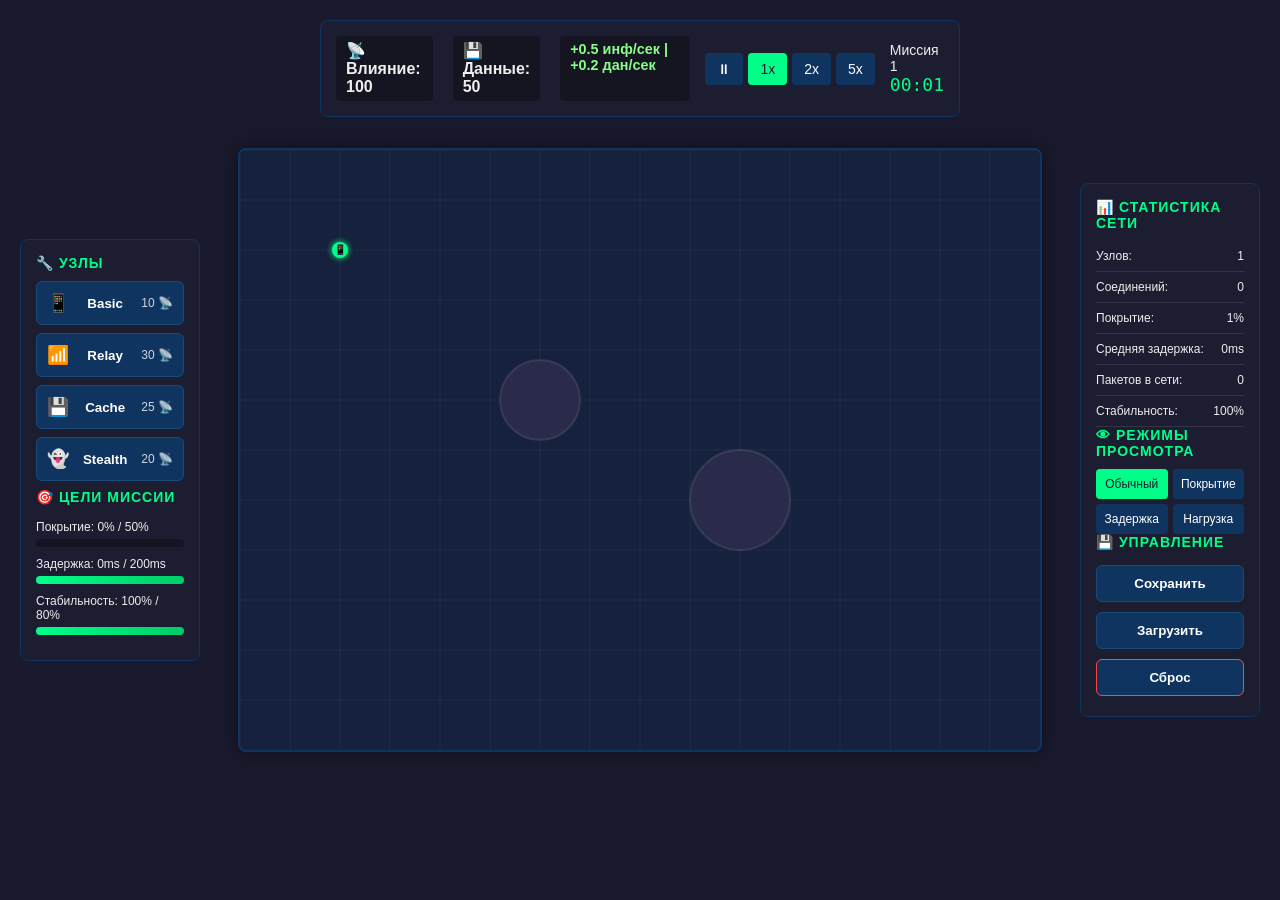
==== mesh-game/index.html @ 64392818 "update branch" ====
<!DOCTYPE html>
<html lang="ru">
<head>
  <meta charset="UTF-8">
  <meta name="viewport" content="width=device-width, initial-scale=1.0">
  <title>WeaveNet - Mesh Network Game</title>
  <link rel="stylesheet" href="style.css">
</head>
<body>
  <!-- Верхняя панель: ресурсы и управление временем -->
  <div id="ui-top">
    <div id="resources">
      <span class="resource-item">📡 Влияние: <span id="influence">0</span></span>
      <span class="resource-item">💾 Данные: <span id="data">0</span></span>
      <span class="resource-item" id="income" style="color: #88ff88; font-size: 0.9em;">+0 инф/сек | +0 дан/сек</span>
    </div>
    <div id="time-controls">
      <button id="pause-btn" title="Пауза">⏸</button>
      <button id="speed1-btn" class="active" title="1x скорость">1x</button>
      <button id="speed2-btn" title="2x скорость">2x</button>
      <button id="speed5-btn" title="5x скорость">5x</button>
    </div>
    <div id="mission-info">
      <span id="mission-name">Миссия 1</span>
      <span id="timer">00:00</span>
    </div>
  </div>

  <!-- Левая панель: создание узлов -->
  <div id="ui-left">
    <h3>🔧 Узлы</h3>
    <button class="add-node-btn" data-type="basic">
      <span class="node-icon">📱</span>
      <span class="node-name">Basic</span>
      <span class="node-cost">10 📡</span>
    </button>
    <button class="add-node-btn" data-type="relay">
      <span class="node-icon">📶</span>
      <span class="node-name">Relay</span>
      <span class="node-cost">30 📡</span>
    </button>
    <button class="add-node-btn" data-type="cache">
      <span class="node-icon">💾</span>
      <span class="node-name">Cache</span>
      <span class="node-cost">25 📡</span>
    </button>
    <button class="add-node-btn" data-type="stealth">
      <span class="node-icon">👻</span>
      <span class="node-name">Stealth</span>
      <span class="node-cost">20 📡</span>
    </button>
    
    <h3>🎯 Цели миссии</h3>
    <div id="objectives">
      <div class="objective" id="obj-coverage">
        <span>Покрытие: <span id="obj-coverage-val">0%</span> / <span id="obj-coverage-target">50%</span></span>
        <div class="progress-bar"><div class="progress-fill" id="obj-coverage-fill"></div></div>
      </div>
      <div class="objective" id="obj-latency">
        <span>Задержка: <span id="obj-latency-val">0ms</span> / <span id="obj-latency-target">200ms</span></span>
        <div class="progress-bar"><div class="progress-fill" id="obj-latency-fill"></div></div>
      </div>
      <div class="objective" id="obj-stability">
        <span>Стабильность: <span id="obj-stability-val">0%</span> / <span id="obj-stability-target">80%</span></span>
        <div class="progress-bar"><div class="progress-fill" id="obj-stability-fill"></div></div>
      </div>
    </div>
  </div>

  <!-- Правая панель: статистика -->
  <div id="ui-right">
    <h3>📊 Статистика сети</h3>
    <div class="stat-row">
      <span>Узлов:</span>
      <span id="stat-nodes">0</span>
    </div>
    <div class="stat-row">
      <span>Соединений:</span>
      <span id="stat-edges">0</span>
    </div>
    <div class="stat-row">
      <span>Покрытие:</span>
      <span id="stat-coverage">0%</span>
    </div>
    <div class="stat-row">
      <span>Средняя задержка:</span>
      <span id="stat-latency">0ms</span>
    </div>
    <div class="stat-row">
      <span>Пакетов в сети:</span>
      <span id="stat-packets">0</span>
    </div>
    <div class="stat-row">
      <span>Стабильность:</span>
      <span id="stat-stability">0%</span>
    </div>
    
    <h3>👁 Режимы просмотра</h3>
    <div id="view-modes">
      <button class="view-mode-btn active" data-mode="default">Обычный</button>
      <button class="view-mode-btn" data-mode="coverage">Покрытие</button>
      <button class="view-mode-btn" data-mode="latency">Задержка</button>
      <button class="view-mode-btn" data-mode="load">Нагрузка</button>
    </div>
    
    <h3>💾 Управление</h3>
    <button id="save-btn">Сохранить</button>
    <button id="load-btn">Загрузить</button>
    <button id="reset-btn">Сброс</button>
  </div>

  <!-- Canvas игры -->
  <canvas id="gameCanvas" width="800" height="600"></canvas>

  <!-- Тултип для узлов -->
  <div id="tooltip" class="tooltip"></div>

  <!-- Модальное окно завершения миссии -->
  <div id="modal-overlay" class="modal-overlay hidden">
    <div id="modal-content" class="modal-content">
      <h2 id="modal-title">Миссия завершена!</h2>
      <p id="modal-message">Все цели достигнуты</p>
      <button id="modal-close-btn">Продолжить</button>
    </div>
  </div>

  <script type="module" src="main.js"></script>
</body>
</html>
---- mesh-game/style.css ----
/* WeaveNet - Mesh Network Game Styles */

* {
  margin: 0;
  padding: 0;
  box-sizing: border-box;
}

body {
  font-family: 'Segoe UI', Tahoma, Geneva, Verdana, sans-serif;
  background-color: #1a1a2e;
  color: #eee;
  overflow: hidden;
  user-select: none;
}

/* Canvas */
#gameCanvas {
  position: absolute;
  top: 50%;
  left: 50%;
  transform: translate(-50%, -50%);
  background-color: #16213e;
  border: 2px solid #0f3460;
  border-radius: 8px;
  box-shadow: 0 0 20px rgba(0, 0, 0, 0.5);
}

/* UI Panels */
#ui-top, #ui-left, #ui-right {
  position: absolute;
  background-color: rgba(30, 30, 50, 0.95);
  border: 1px solid #0f3460;
  border-radius: 8px;
  padding: 15px;
  backdrop-filter: blur(10px);
}

#ui-top {
  top: 20px;
  left: 50%;
  transform: translateX(-50%);
  display: flex;
  gap: 30px;
  align-items: center;
  min-width: 600px;
  justify-content: space-between;
}

#ui-left {
  top: 50%;
  left: 20px;
  transform: translateY(-50%);
  width: 220px;
}

#ui-right {
  top: 50%;
  right: 20px;
  transform: translateY(-50%);
  width: 220px;
}

/* Resources */
#resources {
  display: flex;
  gap: 20px;
  font-size: 16px;
  font-weight: bold;
}

.resource-item {
  background: rgba(0, 0, 0, 0.3);
  padding: 5px 10px;
  border-radius: 4px;
}

/* Time Controls */
#time-controls {
  display: flex;
  gap: 5px;
}

#time-controls button {
  padding: 8px 12px;
  background: #0f3460;
  border: none;
  border-radius: 4px;
  color: #fff;
  cursor: pointer;
  font-size: 14px;
  transition: all 0.2s;
}

#time-controls button:hover {
  background: #1a4a7a;
}

#time-controls button.active {
  background: #00ff88;
  color: #1a1a2e;
}

/* Mission Info */
#mission-info {
  display: flex;
  flex-direction: column;
  align-items: flex-end;
  font-size: 14px;
}

#timer {
  font-family: monospace;
  font-size: 18px;
  color: #00ff88;
}

/* Node Buttons */
.add-node-btn {
  width: 100%;
  padding: 10px;
  margin: 8px 0;
  background: #0f3460;
  border: 1px solid #1a4a7a;
  border-radius: 6px;
  color: #fff;
  cursor: pointer;
  display: flex;
  align-items: center;
  gap: 10px;
  transition: all 0.2s;
}

.add-node-btn:hover {
  background: #1a4a7a;
  border-color: #00ff88;
}

.add-node-btn.selected {
  background: #00ff88;
  color: #1a1a2e;
  border-color: #00ff88;
}

.node-icon {
  font-size: 18px;
}

.node-name {
  flex: 1;
  font-weight: bold;
}

.node-cost {
  font-size: 12px;
  opacity: 0.8;
}

/* Objectives */
#objectives {
  margin-top: 15px;
}

.objective {
  margin: 10px 0;
}

.progress-bar {
  width: 100%;
  height: 8px;
  background: rgba(0, 0, 0, 0.3);
  border-radius: 4px;
  overflow: hidden;
  margin-top: 5px;
}

.progress-fill {
  height: 100%;
  background: linear-gradient(90deg, #00ff88, #00cc6a);
  width: 0%;
  transition: width 0.3s;
}

/* Stats */
.stat-row {
  display: flex;
  justify-content: space-between;
  padding: 8px 0;
  border-bottom: 1px solid rgba(255, 255, 255, 0.1);
}

.stat-row:last-child {
  border-bottom: none;
}

/* View Modes */
#view-modes {
  display: flex;
  flex-wrap: wrap;
  gap: 5px;
  margin-top: 10px;
}

.view-mode-btn {
  flex: 1;
  min-width: 45%;
  padding: 8px;
  background: #0f3460;
  border: none;
  border-radius: 4px;
  color: #fff;
  cursor: pointer;
  font-size: 12px;
  transition: all 0.2s;
}

.view-mode-btn:hover {
  background: #1a4a7a;
}

.view-mode-btn.active {
  background: #00ff88;
  color: #1a1a2e;
}

/* Management Buttons */
#save-btn, #load-btn, #reset-btn {
  width: 100%;
  padding: 10px;
  margin: 5px 0;
  background: #0f3460;
  border: 1px solid #1a4a7a;
  border-radius: 6px;
  color: #fff;
  cursor: pointer;
  font-weight: bold;
  transition: all 0.2s;
}

#save-btn:hover, #load-btn:hover, #reset-btn:hover {
  background: #1a4a7a;
}

#reset-btn {
  border-color: #ff4444;
}

#reset-btn:hover {
  background: #ff4444;
}

/* Headings */
h3 {
  font-size: 14px;
  color: #00ff88;
  margin-bottom: 10px;
  text-transform: uppercase;
  letter-spacing: 1px;
}

/* Tooltip */
.tooltip {
  position: absolute;
  background: rgba(30, 30, 50, 0.98);
  border: 1px solid #00ff88;
  border-radius: 6px;
  padding: 10px;
  font-size: 13px;
  pointer-events: none;
  z-index: 1000;
  display: none;
  max-width: 250px;
  box-shadow: 0 0 10px rgba(0, 255, 136, 0.3);
}

.tooltip h4 {
  color: #00ff88;
  margin-bottom: 5px;
}

.tooltip .stat {
  display: flex;
  justify-content: space-between;
  margin: 3px 0;
}

/* Modal */
.modal-overlay {
  position: fixed;
  top: 0;
  left: 0;
  width: 100%;
  height: 100%;
  background: rgba(0, 0, 0, 0.8);
  display: flex;
  justify-content: center;
  align-items: center;
  z-index: 2000;
}

.modal-overlay.hidden {
  display: none;
}

.modal-content {
  background: linear-gradient(135deg, #1e1e32, #16213e);
  border: 2px solid #00ff88;
  border-radius: 12px;
  padding: 40px;
  text-align: center;
  max-width: 400px;
  box-shadow: 0 0 30px rgba(0, 255, 136, 0.3);
}

.modal-content h2 {
  color: #00ff88;
  margin-bottom: 20px;
}

.modal-content p {
  margin-bottom: 30px;
  font-size: 16px;
}

.modal-content button {
  padding: 12px 30px;
  background: #00ff88;
  border: none;
  border-radius: 6px;
  color: #1a1a2e;
  font-size: 16px;
  font-weight: bold;
  cursor: pointer;
  transition: all 0.2s;
}

.modal-content button:hover {
  background: #00cc6a;
  transform: scale(1.05);
}

/* Responsive */
@media (max-width: 1280px) {
  #ui-left, #ui-right {
    width: 180px;
    font-size: 12px;
  }
  
  #ui-top {
    min-width: 500px;
    gap: 15px;
  }
}
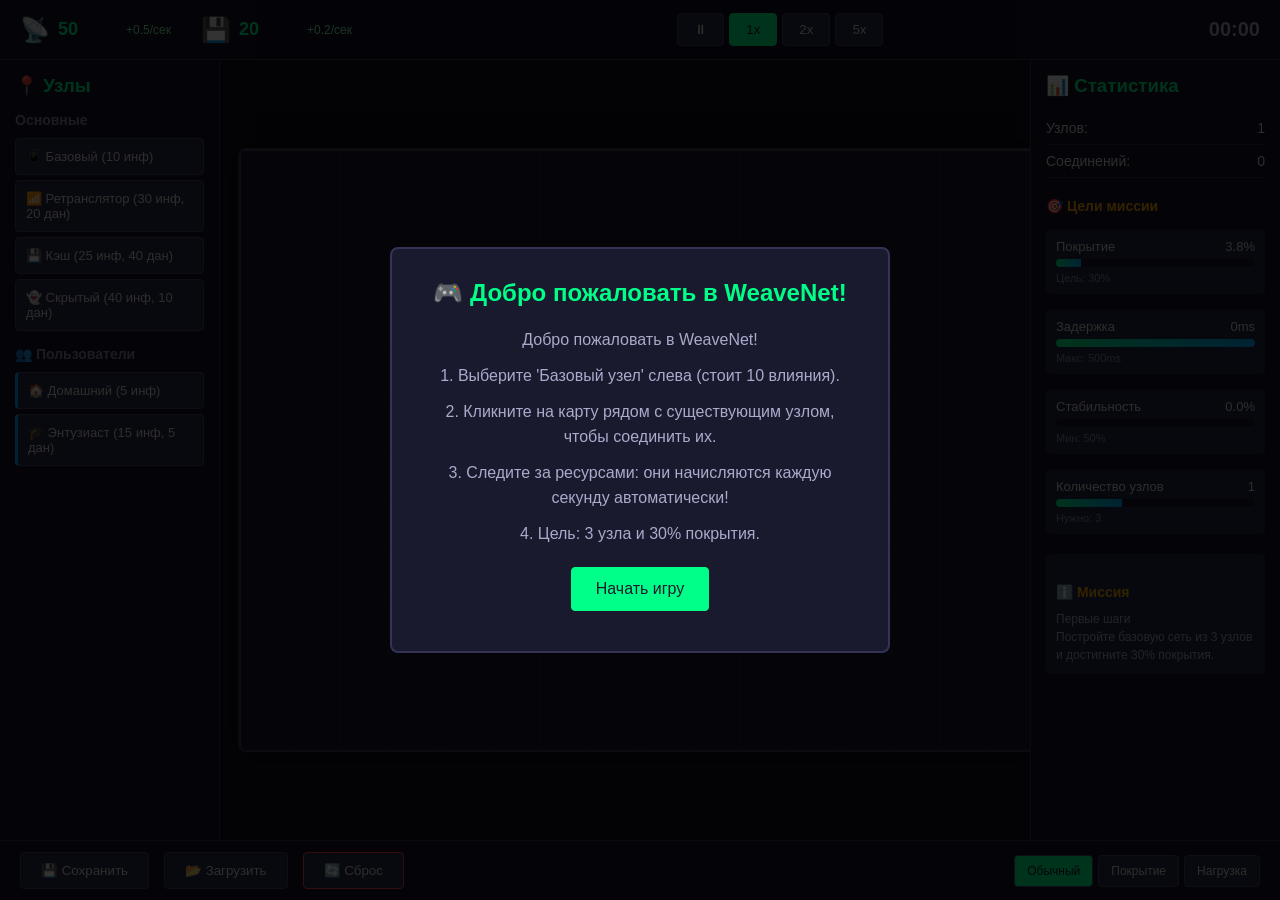
==== commit e2e42ce7: "update branch" ====
--- a/mesh-game/index.html
+++ b/mesh-game/index.html
@@ -7,122 +7,179 @@
   <link rel="stylesheet" href="style.css">
 </head>
 <body>
-  <!-- Верхняя панель: ресурсы и управление временем -->
+  <!-- Верхняя панель: ресурсы и время -->
   <div id="ui-top">
-    <div id="resources">
-      <span class="resource-item">📡 Влияние: <span id="influence">0</span></span>
-      <span class="resource-item">💾 Данные: <span id="data">0</span></span>
-      <span class="resource-item" id="income" style="color: #88ff88; font-size: 0.9em;">+0 инф/сек | +0 дан/сек</span>
+    <div id="resources-panel">
+      <div class="resource">
+        <span class="resource-icon">📡</span>
+        <span class="resource-value" id="influence">0</span>
+        <span class="resource-income" id="influence-income">+0.0/сек</span>
+      </div>
+      <div class="resource">
+        <span class="resource-icon">💾</span>
+        <span class="resource-value" id="data">0</span>
+        <span class="resource-income" id="data-income">+0.0/сек</span>
+      </div>
     </div>
+    
     <div id="time-controls">
-      <button id="pause-btn" title="Пауза">⏸</button>
-      <button id="speed1-btn" class="active" title="1x скорость">1x</button>
-      <button id="speed2-btn" title="2x скорость">2x</button>
-      <button id="speed5-btn" title="5x скорость">5x</button>
+      <button id="btn-pause" title="Пауза">⏸</button>
+      <button id="btn-speed1" class="active" title="1x скорость">1x</button>
+      <button id="btn-speed2" title="2x скорость">2x</button>
+      <button id="btn-speed5" title="5x скорость">5x</button>
     </div>
-    <div id="mission-info">
-      <span id="mission-name">Миссия 1</span>
+    
+    <div id="game-time">
       <span id="timer">00:00</span>
     </div>
   </div>
 
-  <!-- Левая панель: создание узлов -->
+  <!-- Левая панель: узлы -->
   <div id="ui-left">
-    <h3>🔧 Узлы</h3>
-    <button class="add-node-btn" data-type="basic">
-      <span class="node-icon">📱</span>
-      <span class="node-name">Basic</span>
-      <span class="node-cost">10 📡</span>
-    </button>
-    <button class="add-node-btn" data-type="relay">
-      <span class="node-icon">📶</span>
-      <span class="node-name">Relay</span>
-      <span class="node-cost">30 📡</span>
-    </button>
-    <button class="add-node-btn" data-type="cache">
-      <span class="node-icon">💾</span>
-      <span class="node-name">Cache</span>
-      <span class="node-cost">25 📡</span>
-    </button>
-    <button class="add-node-btn" data-type="stealth">
-      <span class="node-icon">👻</span>
-      <span class="node-name">Stealth</span>
-      <span class="node-cost">20 📡</span>
-    </button>
+    <h3>📍 Узлы</h3>
     
-    <h3>🎯 Цели миссии</h3>
-    <div id="objectives">
-      <div class="objective" id="obj-coverage">
-        <span>Покрытие: <span id="obj-coverage-val">0%</span> / <span id="obj-coverage-target">50%</span></span>
-        <div class="progress-bar"><div class="progress-fill" id="obj-coverage-fill"></div></div>
-      </div>
-      <div class="objective" id="obj-latency">
-        <span>Задержка: <span id="obj-latency-val">0ms</span> / <span id="obj-latency-target">200ms</span></span>
-        <div class="progress-bar"><div class="progress-fill" id="obj-latency-fill"></div></div>
-      </div>
-      <div class="objective" id="obj-stability">
-        <span>Стабильность: <span id="obj-stability-val">0%</span> / <span id="obj-stability-target">80%</span></span>
-        <div class="progress-bar"><div class="progress-fill" id="obj-stability-fill"></div></div>
-      </div>
+    <div class="node-category">
+      <h4>Основные</h4>
+      <button class="add-node-btn" data-type="basic" 
+              title="Базовый узел (телефон). Дешевый, малый радиус. +0.5 инф/сек, +0.2 дан/сек.">
+        📱 Базовый (10 инф)
+      </button>
+      <button class="add-node-btn" data-type="relay"
+              title="Ретранслятор (роутер). Большой радиус и мощность. +2.0 инф/сек, +1.5 дан/сек.">
+        📶 Ретранслятор (30 инф, 20 дан)
+      </button>
+      <button class="add-node-btn" data-type="cache"
+              title="Кэш-узел (сервер). Снижает задержку, много данных. +1.0 инф/сек, +3.0 дан/сек.">
+        💾 Кэш (25 инф, 40 дан)
+      </button>
+      <button class="add-node-btn" data-type="stealth"
+              title="Скрытый узел. Устойчив к обнаружению. +1.5 инф/сек, +0.5 дан/сек.">
+        👻 Скрытый (40 инф, 10 дан)
+      </button>
+    </div>
+    
+    <div class="node-category">
+      <h4>👥 Пользователи</h4>
+      <button class="add-node-btn user-node" data-type="user_home"
+              title="Домашний узел пользователя. Очень дешевый, малый радиус. +0.3 инф/сек, +0.1 дан/сек.">
+        🏠 Домашний (5 инф)
+      </button>
+      <button class="add-node-btn user-node" data-type="user_enthusiast"
+              title="Энтузиаст (продвинутый пользователь). Хороший баланс. +0.8 инф/сек, +0.6 дан/сек.">
+        🎓 Энтузиаст (15 инф, 5 дан)
+      </button>
+    </div>
+    
+    <div id="selected-node-info" class="hidden">
+      <h4>Выбранный узел</h4>
+      <div id="node-details"></div>
+      <button id="btn-remove-node" class="danger">🗑 Удалить узел</button>
     </div>
   </div>
 
-  <!-- Правая панель: статистика -->
+  <!-- Правая панель: статистика и цели -->
   <div id="ui-right">
-    <h3>📊 Статистика сети</h3>
-    <div class="stat-row">
+    <h3>📊 Статистика</h3>
+    
+    <div class="stat-item">
       <span>Узлов:</span>
       <span id="stat-nodes">0</span>
     </div>
-    <div class="stat-row">
+    <div class="stat-item">
       <span>Соединений:</span>
       <span id="stat-edges">0</span>
     </div>
-    <div class="stat-row">
-      <span>Покрытие:</span>
-      <span id="stat-coverage">0%</span>
-    </div>
-    <div class="stat-row">
-      <span>Средняя задержка:</span>
-      <span id="stat-latency">0ms</span>
-    </div>
-    <div class="stat-row">
-      <span>Пакетов в сети:</span>
-      <span id="stat-packets">0</span>
-    </div>
-    <div class="stat-row">
-      <span>Стабильность:</span>
-      <span id="stat-stability">0%</span>
+    
+    <h4>🎯 Цели миссии</h4>
+    
+    <div class="objective">
+      <div class="objective-header">
+        <span>Покрытие</span>
+        <span id="obj-coverage-current">0%</span>
+      </div>
+      <div class="progress-bar">
+        <div id="obj-coverage-bar" class="progress-fill"></div>
+      </div>
+      <div class="objective-target">Цель: <span id="obj-coverage-target">0%</span></div>
     </div>
     
-    <h3>👁 Режимы просмотра</h3>
-    <div id="view-modes">
-      <button class="view-mode-btn active" data-mode="default">Обычный</button>
-      <button class="view-mode-btn" data-mode="coverage">Покрытие</button>
-      <button class="view-mode-btn" data-mode="latency">Задержка</button>
-      <button class="view-mode-btn" data-mode="load">Нагрузка</button>
+    <div class="objective">
+      <div class="objective-header">
+        <span>Задержка</span>
+        <span id="obj-latency-current">0ms</span>
+      </div>
+      <div class="progress-bar inverse">
+        <div id="obj-latency-bar" class="progress-fill"></div>
+      </div>
+      <div class="objective-target">Макс: <span id="obj-latency-target">0ms</span></div>
     </div>
     
-    <h3>💾 Управление</h3>
-    <button id="save-btn">Сохранить</button>
-    <button id="load-btn">Загрузить</button>
-    <button id="reset-btn">Сброс</button>
+    <div class="objective">
+      <div class="objective-header">
+        <span>Стабильность</span>
+        <span id="obj-stability-current">0%</span>
+      </div>
+      <div class="progress-bar">
+        <div id="obj-stability-bar" class="progress-fill"></div>
+      </div>
+      <div class="objective-target">Мин: <span id="obj-stability-target">0%</span></div>
+    </div>
+    
+    <div class="objective">
+      <div class="objective-header">
+        <span>Количество узлов</span>
+        <span id="obj-nodes-current">0</span>
+      </div>
+      <div class="progress-bar">
+        <div id="obj-nodes-bar" class="progress-fill"></div>
+      </div>
+      <div class="objective-target">Нужно: <span id="obj-nodes-target">0</span></div>
+    </div>
+    
+    <div id="mission-info">
+      <h4>ℹ️ Миссия</h4>
+      <p id="mission-name"></p>
+      <p id="mission-desc"></p>
+    </div>
   </div>
 
   <!-- Canvas игры -->
   <canvas id="gameCanvas" width="800" height="600"></canvas>
 
-  <!-- Тултип для узлов -->
-  <div id="tooltip" class="tooltip"></div>
-
-  <!-- Модальное окно завершения миссии -->
-  <div id="modal-overlay" class="modal-overlay hidden">
-    <div id="modal-content" class="modal-content">
-      <h2 id="modal-title">Миссия завершена!</h2>
-      <p id="modal-message">Все цели достигнуты</p>
-      <button id="modal-close-btn">Продолжить</button>
+  <!-- Нижняя панель: управление -->
+  <div id="ui-bottom">
+    <button id="btn-save">💾 Сохранить</button>
+    <button id="btn-load">📂 Загрузить</button>
+    <button id="btn-reset" class="danger">🔄 Сброс</button>
+    
+    <div id="view-controls">
+      <button id="btn-view-default" class="active">Обычный</button>
+      <button id="btn-view-coverage">Покрытие</button>
+      <button id="btn-view-load">Нагрузка</button>
     </div>
   </div>
+
+  <!-- Модальное окно обучения -->
+  <div id="modal-tutorial" class="modal hidden">
+    <div class="modal-content">
+      <h2>🎮 Добро пожаловать в WeaveNet!</h2>
+      <div id="tutorial-text"></div>
+      <button id="btn-start-game" class="primary">Начать игру</button>
+    </div>
+  </div>
+
+  <!-- Модальное окно победы/поражения -->
+  <div id="modal-result" class="modal hidden">
+    <div class="modal-content">
+      <h2 id="result-title"></h2>
+      <div id="result-stats"></div>
+      <button id="btn-continue" class="primary">Продолжить</button>
+      <button id="btn-restart">Заново</button>
+    </div>
+  </div>
+
+  <!-- Тултип -->
+  <div id="tooltip" class="tooltip hidden"></div>
 
   <script type="module" src="main.js"></script>
 </body>
--- a/mesh-game/style.css
+++ b/mesh-game/style.css
@@ -1,4 +1,4 @@
-/* WeaveNet - Mesh Network Game Styles */
+/* Основные стили WeaveNet */
 
 * {
   margin: 0;
@@ -8,8 +8,8 @@
 
 body {
   font-family: 'Segoe UI', Tahoma, Geneva, Verdana, sans-serif;
-  background-color: #1a1a2e;
-  color: #eee;
+  background: #0f0f1a;
+  color: #e0e0e0;
   overflow: hidden;
   user-select: none;
 }
@@ -20,119 +20,132 @@
   top: 50%;
   left: 50%;
   transform: translate(-50%, -50%);
-  background-color: #16213e;
-  border: 2px solid #0f3460;
+  background: #1a1a2e;
+  border: 2px solid #333355;
   border-radius: 8px;
-  box-shadow: 0 0 20px rgba(0, 0, 0, 0.5);
-}
-
-/* UI Panels */
-#ui-top, #ui-left, #ui-right {
-  position: absolute;
-  background-color: rgba(30, 30, 50, 0.95);
-  border: 1px solid #0f3460;
-  border-radius: 8px;
-  padding: 15px;
-  backdrop-filter: blur(10px);
-}
-
+  box-shadow: 0 0 30px rgba(0, 0, 0, 0.5);
+}
+
+/* Верхняя панель */
 #ui-top {
-  top: 20px;
-  left: 50%;
-  transform: translateX(-50%);
+  position: absolute;
+  top: 0;
+  left: 0;
+  right: 0;
+  height: 60px;
+  background: rgba(20, 20, 40, 0.95);
+  display: flex;
+  justify-content: space-between;
+  align-items: center;
+  padding: 0 20px;
+  border-bottom: 1px solid #333355;
+  z-index: 100;
+}
+
+#resources-panel {
   display: flex;
   gap: 30px;
+}
+
+.resource {
+  display: flex;
   align-items: center;
-  min-width: 600px;
-  justify-content: space-between;
-}
-
-#ui-left {
-  top: 50%;
-  left: 20px;
-  transform: translateY(-50%);
-  width: 220px;
-}
-
-#ui-right {
-  top: 50%;
-  right: 20px;
-  transform: translateY(-50%);
-  width: 220px;
-}
-
-/* Resources */
-#resources {
-  display: flex;
-  gap: 20px;
-  font-size: 16px;
+  gap: 8px;
+  font-size: 18px;
+}
+
+.resource-icon {
+  font-size: 24px;
+}
+
+.resource-value {
   font-weight: bold;
-}
-
-.resource-item {
-  background: rgba(0, 0, 0, 0.3);
-  padding: 5px 10px;
-  border-radius: 4px;
-}
-
-/* Time Controls */
+  color: #00ff88;
+  min-width: 60px;
+}
+
+.resource-income {
+  font-size: 12px;
+  color: #88ffaa;
+}
+
 #time-controls {
   display: flex;
   gap: 5px;
 }
 
 #time-controls button {
-  padding: 8px 12px;
-  background: #0f3460;
-  border: none;
-  border-radius: 4px;
-  color: #fff;
+  padding: 8px 16px;
+  background: #2a2a4a;
+  border: 1px solid #444466;
+  color: #e0e0e0;
+  border-radius: 4px;
   cursor: pointer;
-  font-size: 14px;
   transition: all 0.2s;
 }
 
 #time-controls button:hover {
-  background: #1a4a7a;
+  background: #3a3a5a;
 }
 
 #time-controls button.active {
   background: #00ff88;
   color: #1a1a2e;
-}
-
-/* Mission Info */
-#mission-info {
-  display: flex;
-  flex-direction: column;
-  align-items: flex-end;
+  border-color: #00ff88;
+}
+
+#game-time {
+  font-size: 20px;
+  font-weight: bold;
+  color: #aaaacc;
+}
+
+/* Левая панель */
+#ui-left {
+  position: absolute;
+  left: 0;
+  top: 60px;
+  bottom: 60px;
+  width: 220px;
+  background: rgba(20, 20, 40, 0.95);
+  border-right: 1px solid #333355;
+  padding: 15px;
+  overflow-y: auto;
+  z-index: 100;
+}
+
+#ui-left h3 {
+  margin-bottom: 15px;
+  color: #00ff88;
+}
+
+#ui-left h4 {
+  margin: 15px 0 10px;
   font-size: 14px;
-}
-
-#timer {
-  font-family: monospace;
-  font-size: 18px;
-  color: #00ff88;
-}
-
-/* Node Buttons */
+  color: #8888aa;
+}
+
+.node-category {
+  margin-bottom: 10px;
+}
+
 .add-node-btn {
+  display: block;
   width: 100%;
   padding: 10px;
-  margin: 8px 0;
-  background: #0f3460;
-  border: 1px solid #1a4a7a;
-  border-radius: 6px;
-  color: #fff;
+  margin: 5px 0;
+  background: #2a2a4a;
+  border: 1px solid #444466;
+  color: #e0e0e0;
+  border-radius: 4px;
   cursor: pointer;
-  display: flex;
-  align-items: center;
-  gap: 10px;
+  text-align: left;
+  font-size: 13px;
   transition: all 0.2s;
 }
 
 .add-node-btn:hover {
-  background: #1a4a7a;
+  background: #3a3a5a;
   border-color: #00ff88;
 }
 
@@ -142,212 +155,259 @@
   border-color: #00ff88;
 }
 
-.node-icon {
-  font-size: 18px;
-}
-
-.node-name {
-  flex: 1;
-  font-weight: bold;
-}
-
-.node-cost {
+.user-node {
+  border-left: 3px solid #00aaff;
+}
+
+#selected-node-info {
+  margin-top: 20px;
+  padding: 10px;
+  background: #2a2a4a;
+  border-radius: 4px;
+}
+
+#node-details {
   font-size: 12px;
-  opacity: 0.8;
-}
-
-/* Objectives */
-#objectives {
-  margin-top: 15px;
+  margin: 10px 0;
+  line-height: 1.6;
+}
+
+/* Правая панель */
+#ui-right {
+  position: absolute;
+  right: 0;
+  top: 60px;
+  bottom: 60px;
+  width: 250px;
+  background: rgba(20, 20, 40, 0.95);
+  border-left: 1px solid #333355;
+  padding: 15px;
+  overflow-y: auto;
+  z-index: 100;
+}
+
+#ui-right h3 {
+  margin-bottom: 15px;
+  color: #00ff88;
+}
+
+#ui-right h4 {
+  margin: 20px 0 10px;
+  font-size: 14px;
+  color: #ffaa00;
+}
+
+.stat-item {
+  display: flex;
+  justify-content: space-between;
+  padding: 8px 0;
+  border-bottom: 1px solid #333344;
+  font-size: 14px;
 }
 
 .objective {
-  margin: 10px 0;
+  margin: 15px 0;
+  padding: 10px;
+  background: #252545;
+  border-radius: 4px;
+}
+
+.objective-header {
+  display: flex;
+  justify-content: space-between;
+  margin-bottom: 5px;
+  font-size: 13px;
 }
 
 .progress-bar {
-  width: 100%;
   height: 8px;
-  background: rgba(0, 0, 0, 0.3);
+  background: #1a1a2e;
   border-radius: 4px;
   overflow: hidden;
-  margin-top: 5px;
+}
+
+.progress-bar.inverse .progress-fill {
+  float: right;
 }
 
 .progress-fill {
   height: 100%;
-  background: linear-gradient(90deg, #00ff88, #00cc6a);
-  width: 0%;
+  background: linear-gradient(90deg, #00ff88, #00aaff);
   transition: width 0.3s;
 }
 
-/* Stats */
-.stat-row {
-  display: flex;
-  justify-content: space-between;
-  padding: 8px 0;
-  border-bottom: 1px solid rgba(255, 255, 255, 0.1);
-}
-
-.stat-row:last-child {
-  border-bottom: none;
-}
-
-/* View Modes */
-#view-modes {
-  display: flex;
-  flex-wrap: wrap;
+.objective-target {
+  font-size: 11px;
+  color: #8888aa;
+  margin-top: 5px;
+}
+
+#mission-info {
+  margin-top: 20px;
+  padding: 10px;
+  background: #252545;
+  border-radius: 4px;
+}
+
+#mission-info p {
+  font-size: 12px;
+  line-height: 1.5;
+  color: #aaaacc;
+}
+
+/* Нижняя панель */
+#ui-bottom {
+  position: absolute;
+  bottom: 0;
+  left: 0;
+  right: 0;
+  height: 60px;
+  background: rgba(20, 20, 40, 0.95);
+  display: flex;
+  align-items: center;
+  padding: 0 20px;
+  gap: 15px;
+  border-top: 1px solid #333355;
+  z-index: 100;
+}
+
+#ui-bottom button {
+  padding: 10px 20px;
+  background: #2a2a4a;
+  border: 1px solid #444466;
+  color: #e0e0e0;
+  border-radius: 4px;
+  cursor: pointer;
+  transition: all 0.2s;
+}
+
+#ui-bottom button:hover {
+  background: #3a3a5a;
+  border-color: #00ff88;
+}
+
+#ui-bottom button.danger {
+  border-color: #ff4444;
+}
+
+#ui-bottom button.danger:hover {
+  background: #ff4444;
+  color: white;
+}
+
+#view-controls {
+  margin-left: auto;
+  display: flex;
   gap: 5px;
-  margin-top: 10px;
-}
-
-.view-mode-btn {
-  flex: 1;
-  min-width: 45%;
-  padding: 8px;
-  background: #0f3460;
-  border: none;
-  border-radius: 4px;
-  color: #fff;
-  cursor: pointer;
+}
+
+#view-controls button {
+  padding: 8px 12px;
   font-size: 12px;
-  transition: all 0.2s;
-}
-
-.view-mode-btn:hover {
-  background: #1a4a7a;
-}
-
-.view-mode-btn.active {
+}
+
+#view-controls button.active {
   background: #00ff88;
   color: #1a1a2e;
 }
 
-/* Management Buttons */
-#save-btn, #load-btn, #reset-btn {
-  width: 100%;
-  padding: 10px;
-  margin: 5px 0;
-  background: #0f3460;
-  border: 1px solid #1a4a7a;
-  border-radius: 6px;
-  color: #fff;
-  cursor: pointer;
-  font-weight: bold;
-  transition: all 0.2s;
-}
-
-#save-btn:hover, #load-btn:hover, #reset-btn:hover {
-  background: #1a4a7a;
-}
-
-#reset-btn {
-  border-color: #ff4444;
-}
-
-#reset-btn:hover {
-  background: #ff4444;
-}
-
-/* Headings */
-h3 {
-  font-size: 14px;
-  color: #00ff88;
-  margin-bottom: 10px;
-  text-transform: uppercase;
-  letter-spacing: 1px;
-}
-
-/* Tooltip */
-.tooltip {
-  position: absolute;
-  background: rgba(30, 30, 50, 0.98);
-  border: 1px solid #00ff88;
-  border-radius: 6px;
-  padding: 10px;
-  font-size: 13px;
-  pointer-events: none;
-  z-index: 1000;
-  display: none;
-  max-width: 250px;
-  box-shadow: 0 0 10px rgba(0, 255, 136, 0.3);
-}
-
-.tooltip h4 {
-  color: #00ff88;
-  margin-bottom: 5px;
-}
-
-.tooltip .stat {
-  display: flex;
-  justify-content: space-between;
-  margin: 3px 0;
-}
-
-/* Modal */
-.modal-overlay {
+/* Модальные окна */
+.modal {
   position: fixed;
   top: 0;
   left: 0;
-  width: 100%;
-  height: 100%;
+  right: 0;
+  bottom: 0;
   background: rgba(0, 0, 0, 0.8);
   display: flex;
   justify-content: center;
   align-items: center;
-  z-index: 2000;
-}
-
-.modal-overlay.hidden {
+  z-index: 1000;
+}
+
+.modal.hidden {
   display: none;
 }
 
 .modal-content {
-  background: linear-gradient(135deg, #1e1e32, #16213e);
-  border: 2px solid #00ff88;
-  border-radius: 12px;
-  padding: 40px;
+  background: #1a1a2e;
+  border: 2px solid #333355;
+  border-radius: 8px;
+  padding: 30px;
+  max-width: 500px;
   text-align: center;
-  max-width: 400px;
-  box-shadow: 0 0 30px rgba(0, 255, 136, 0.3);
 }
 
 .modal-content h2 {
+  margin-bottom: 20px;
   color: #00ff88;
-  margin-bottom: 20px;
 }
 
 .modal-content p {
-  margin-bottom: 30px;
+  margin: 10px 0;
+  line-height: 1.6;
+  color: #aaaacc;
+}
+
+.modal-content button {
+  margin: 10px 5px;
+  padding: 12px 24px;
+  background: #2a2a4a;
+  border: 1px solid #444466;
+  color: #e0e0e0;
+  border-radius: 4px;
+  cursor: pointer;
   font-size: 16px;
-}
-
-.modal-content button {
-  padding: 12px 30px;
+  transition: all 0.2s;
+}
+
+.modal-content button.primary {
   background: #00ff88;
-  border: none;
-  border-radius: 6px;
   color: #1a1a2e;
-  font-size: 16px;
-  font-weight: bold;
-  cursor: pointer;
-  transition: all 0.2s;
+  border-color: #00ff88;
 }
 
 .modal-content button:hover {
-  background: #00cc6a;
   transform: scale(1.05);
 }
 
-/* Responsive */
-@media (max-width: 1280px) {
-  #ui-left, #ui-right {
-    width: 180px;
-    font-size: 12px;
-  }
-  
-  #ui-top {
-    min-width: 500px;
-    gap: 15px;
-  }
-}
+/* Тултип */
+.tooltip {
+  position: absolute;
+  background: rgba(20, 20, 40, 0.98);
+  border: 1px solid #444466;
+  border-radius: 4px;
+  padding: 8px 12px;
+  font-size: 12px;
+  max-width: 250px;
+  z-index: 1000;
+  pointer-events: none;
+  box-shadow: 0 4px 15px rgba(0, 0, 0, 0.5);
+}
+
+.tooltip.hidden {
+  display: none;
+}
+
+/* Утилиты */
+.hidden {
+  display: none !important;
+}
+
+/* Скроллбар */
+::-webkit-scrollbar {
+  width: 8px;
+}
+
+::-webkit-scrollbar-track {
+  background: #1a1a2e;
+}
+
+::-webkit-scrollbar-thumb {
+  background: #444466;
+  border-radius: 4px;
+}
+
+::-webkit-scrollbar-thumb:hover {
+  background: #555577;
+}
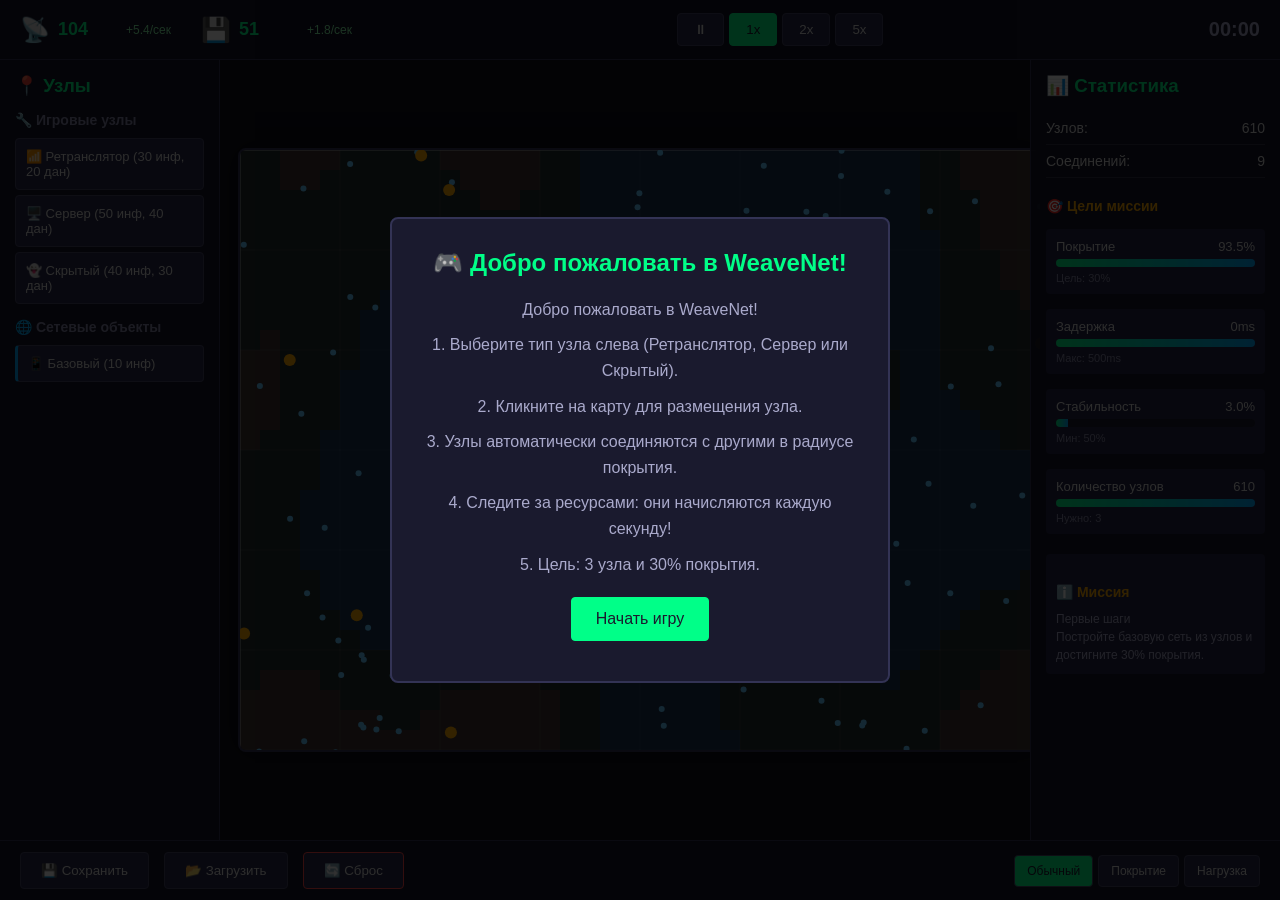
==== commit d8015c42: "update branch" ====
--- a/mesh-game/index.html
+++ b/mesh-game/index.html
@@ -39,34 +39,26 @@
     <h3>📍 Узлы</h3>
     
     <div class="node-category">
-      <h4>Основные</h4>
-      <button class="add-node-btn" data-type="basic" 
-              title="Базовый узел (телефон). Дешевый, малый радиус. +0.5 инф/сек, +0.2 дан/сек.">
-        📱 Базовый (10 инф)
-      </button>
-      <button class="add-node-btn" data-type="relay"
-              title="Ретранслятор (роутер). Большой радиус и мощность. +2.0 инф/сек, +1.5 дан/сек.">
+      <h4>🔧 Игровые узлы</h4>
+      <button class="add-node-btn" data-type="relay" 
+              title="Ретранслятор: Радиус 150px, зеленый #00ff64, круг 10px, -10 ед/сек">
         📶 Ретранслятор (30 инф, 20 дан)
       </button>
-      <button class="add-node-btn" data-type="cache"
-              title="Кэш-узел (сервер). Снижает задержку, много данных. +1.0 инф/сек, +3.0 дан/сек.">
-        💾 Кэш (25 инф, 40 дан)
+      <button class="add-node-btn" data-type="server"
+              title="Сервер: Радиус 200px, красный #ff0064, квадрат 24x24px, -25 ед/сек">
+        🖥️ Сервер (50 инф, 40 дан)
       </button>
       <button class="add-node-btn" data-type="stealth"
-              title="Скрытый узел. Устойчив к обнаружению. +1.5 инф/сек, +0.5 дан/сек.">
-        👻 Скрытый (40 инф, 10 дан)
+              title="Скрытый ретранслятор: Радиус 100px, фиолетовый #9600ff, треугольник 18px, -15 ед/сек, невидим для глушилок">
+        👻 Скрытый (40 инф, 30 дан)
       </button>
     </div>
     
     <div class="node-category">
-      <h4>👥 Пользователи</h4>
-      <button class="add-node-btn user-node" data-type="user_home"
-              title="Домашний узел пользователя. Очень дешевый, малый радиус. +0.3 инф/сек, +0.1 дан/сек.">
-        🏠 Домашний (5 инф)
-      </button>
-      <button class="add-node-btn user-node" data-type="user_enthusiast"
-              title="Энтузиаст (продвинутый пользователь). Хороший баланс. +0.8 инф/сек, +0.6 дан/сек.">
-        🎓 Энтузиаст (15 инф, 5 дан)
+      <h4>🌐 Сетевые объекты</h4>
+      <button class="add-node-btn user-node" data-type="basic"
+              title="Базовый узел (телефон). Дешевый, малый радиус. +0.5 инф/сек, +0.2 дан/сек.">
+        📱 Базовый (10 инф)
       </button>
     </div>
     
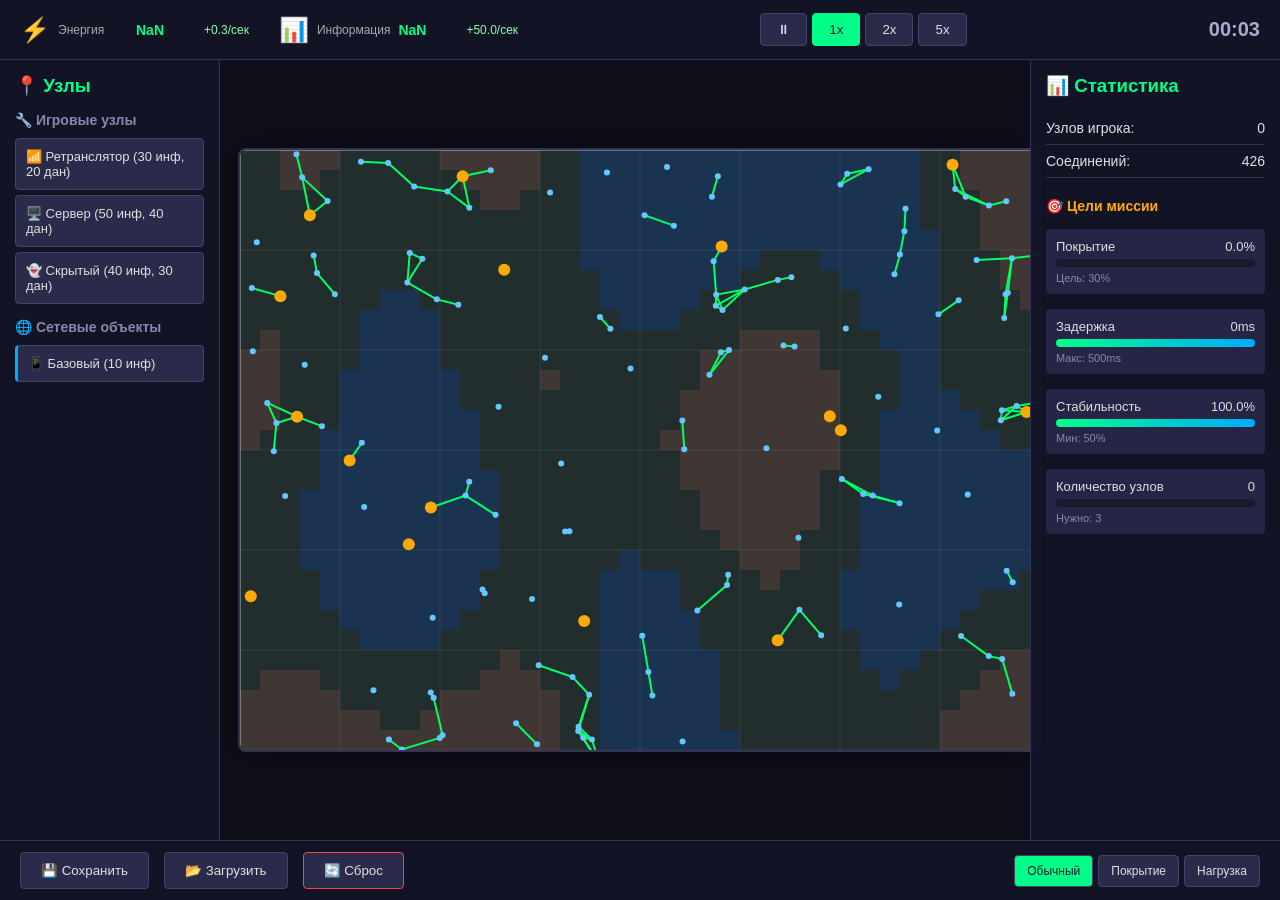
==== commit 7e528efe: "update branch" ====
--- a/mesh-game/index.html
+++ b/mesh-game/index.html
@@ -11,12 +11,14 @@
   <div id="ui-top">
     <div id="resources-panel">
       <div class="resource">
-        <span class="resource-icon">📡</span>
+        <span class="resource-icon">⚡</span>
+        <span class="resource-label">Энергия</span>
         <span class="resource-value" id="influence">0</span>
         <span class="resource-income" id="influence-income">+0.0/сек</span>
       </div>
       <div class="resource">
-        <span class="resource-icon">💾</span>
+        <span class="resource-icon">📊</span>
+        <span class="resource-label">Информация</span>
         <span class="resource-value" id="data">0</span>
         <span class="resource-income" id="data-income">+0.0/сек</span>
       </div>
@@ -74,7 +76,7 @@
     <h3>📊 Статистика</h3>
     
     <div class="stat-item">
-      <span>Узлов:</span>
+      <span>Узлов игрока:</span>
       <span id="stat-nodes">0</span>
     </div>
     <div class="stat-item">
@@ -127,12 +129,6 @@
       </div>
       <div class="objective-target">Нужно: <span id="obj-nodes-target">0</span></div>
     </div>
-    
-    <div id="mission-info">
-      <h4>ℹ️ Миссия</h4>
-      <p id="mission-name"></p>
-      <p id="mission-desc"></p>
-    </div>
   </div>
 
   <!-- Canvas игры -->
--- a/mesh-game/style.css
+++ b/mesh-game/style.css
@@ -51,11 +51,17 @@
   display: flex;
   align-items: center;
   gap: 8px;
-  font-size: 18px;
+  font-size: 14px;
 }
 
 .resource-icon {
   font-size: 24px;
+}
+
+.resource-label {
+  font-size: 12px;
+  color: #aaa;
+  min-width: 70px;
 }
 
 .resource-value {
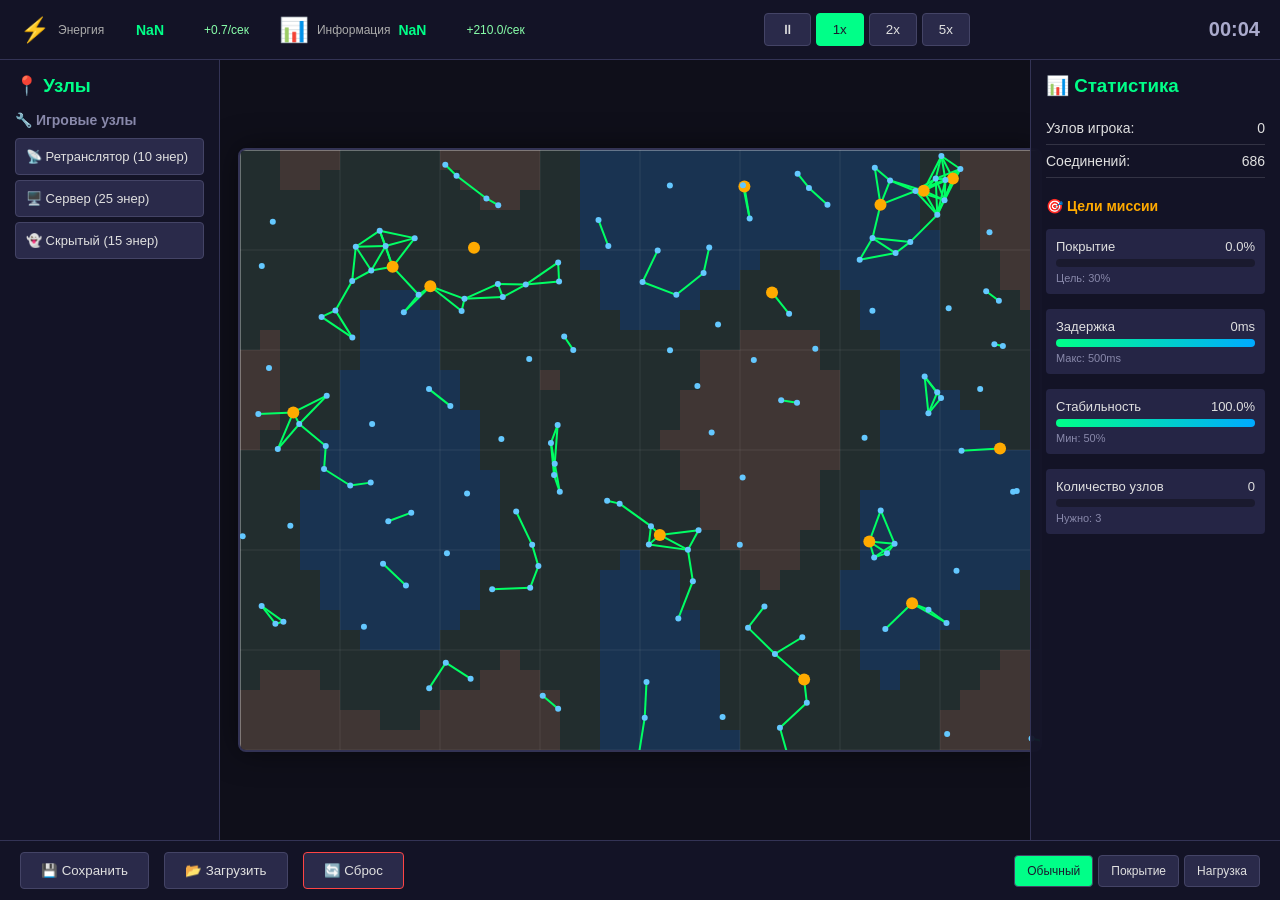
==== commit 0019cced: "update branch" ====
--- a/mesh-game/index.html
+++ b/mesh-game/index.html
@@ -42,25 +42,17 @@
     
     <div class="node-category">
       <h4>🔧 Игровые узлы</h4>
-      <button class="add-node-btn" data-type="relay" 
+      <button class="add-node-btn" data-type="repeater" 
               title="Ретранслятор: Радиус 150px, зеленый #00ff64, круг 10px, -10 ед/сек">
-        📶 Ретранслятор (30 инф, 20 дан)
+        📡 Ретранслятор (10 энер)
       </button>
       <button class="add-node-btn" data-type="server"
               title="Сервер: Радиус 200px, красный #ff0064, квадрат 24x24px, -25 ед/сек">
-        🖥️ Сервер (50 инф, 40 дан)
+        🖥️ Сервер (25 энер)
       </button>
-      <button class="add-node-btn" data-type="stealth"
+      <button class="add-node-btn" data-type="stealth_repeater"
               title="Скрытый ретранслятор: Радиус 100px, фиолетовый #9600ff, треугольник 18px, -15 ед/сек, невидим для глушилок">
-        👻 Скрытый (40 инф, 30 дан)
-      </button>
-    </div>
-    
-    <div class="node-category">
-      <h4>🌐 Сетевые объекты</h4>
-      <button class="add-node-btn user-node" data-type="basic"
-              title="Базовый узел (телефон). Дешевый, малый радиус. +0.5 инф/сек, +0.2 дан/сек.">
-        📱 Базовый (10 инф)
+        👻 Скрытый (15 энер)
       </button>
     </div>
     
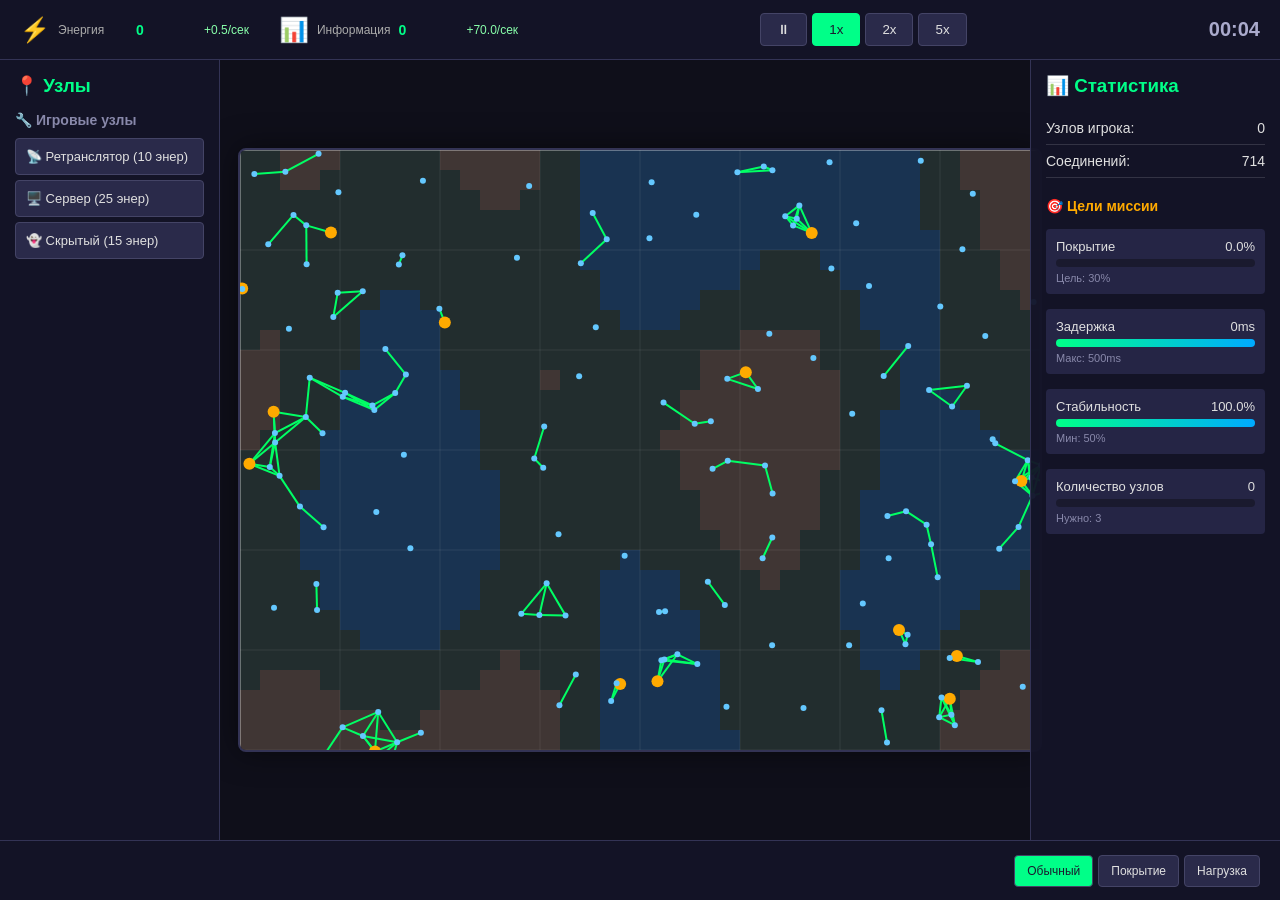
==== commit ace0adee: "update branch" ====
--- a/mesh-game/index.html
+++ b/mesh-game/index.html
@@ -128,10 +128,6 @@
 
   <!-- Нижняя панель: управление -->
   <div id="ui-bottom">
-    <button id="btn-save">💾 Сохранить</button>
-    <button id="btn-load">📂 Загрузить</button>
-    <button id="btn-reset" class="danger">🔄 Сброс</button>
-    
     <div id="view-controls">
       <button id="btn-view-default" class="active">Обычный</button>
       <button id="btn-view-coverage">Покрытие</button>
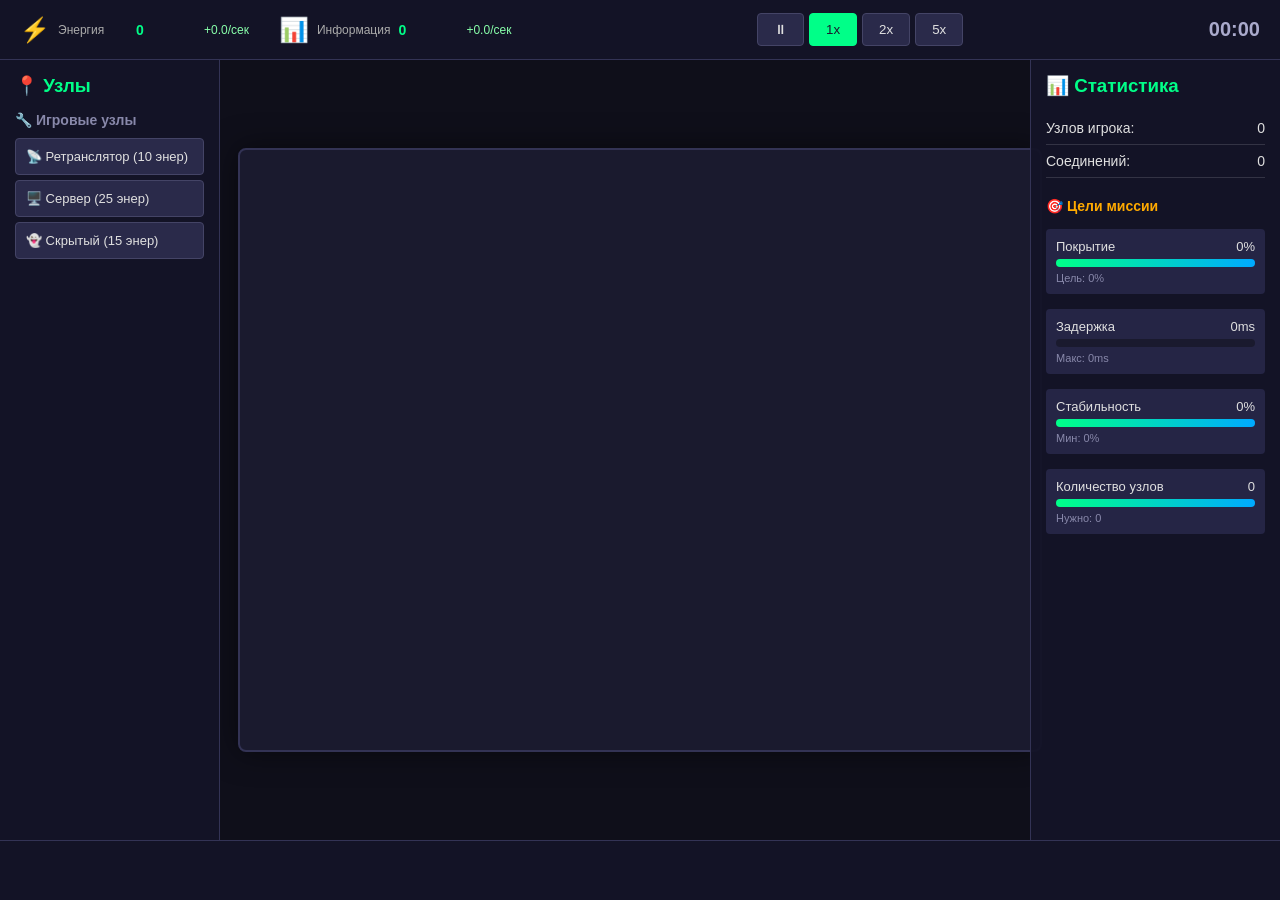
==== commit 366841c5: "Fix performance issues and implement random map generation with terrain types - Fixed game performan" ====
--- a/mesh-game/index.html
+++ b/mesh-game/index.html
@@ -128,11 +128,7 @@
 
   <!-- Нижняя панель: управление -->
   <div id="ui-bottom">
-    <div id="view-controls">
-      <button id="btn-view-default" class="active">Обычный</button>
-      <button id="btn-view-coverage">Покрытие</button>
-      <button id="btn-view-load">Нагрузка</button>
-    </div>
+    <!-- Виды удалены, будут добавлены позже -->
   </div>
 
   <!-- Модальное окно обучения -->
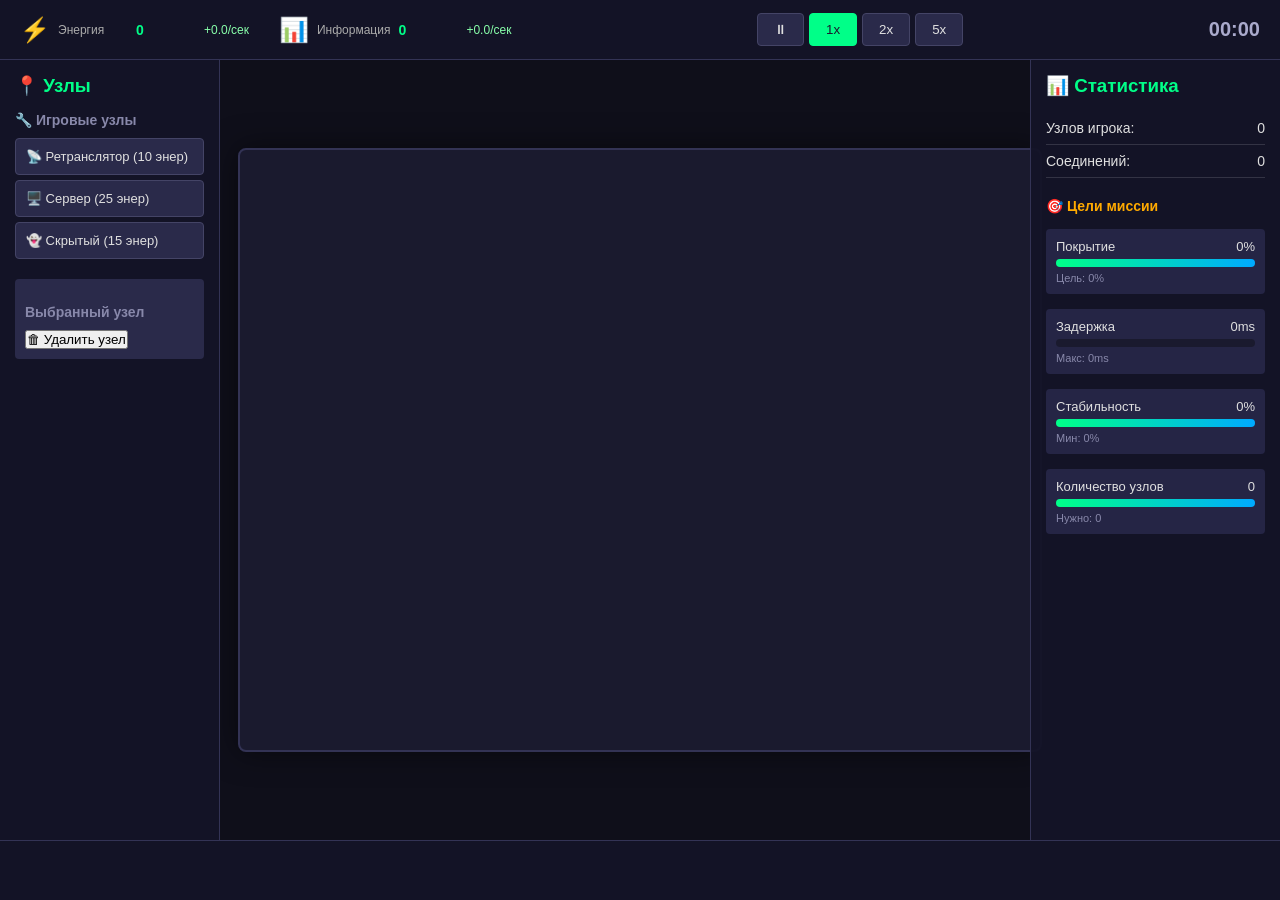
==== commit 567013a5: "update branch" ====
--- a/mesh-game/index.html
+++ b/mesh-game/index.html
@@ -56,7 +56,7 @@
       </button>
     </div>
     
-    <div id="selected-node-info" class="hidden">
+    <div id="selected-node-info" class="">
       <h4>Выбранный узел</h4>
       <div id="node-details"></div>
       <button id="btn-remove-node" class="danger">🗑 Удалить узел</button>
